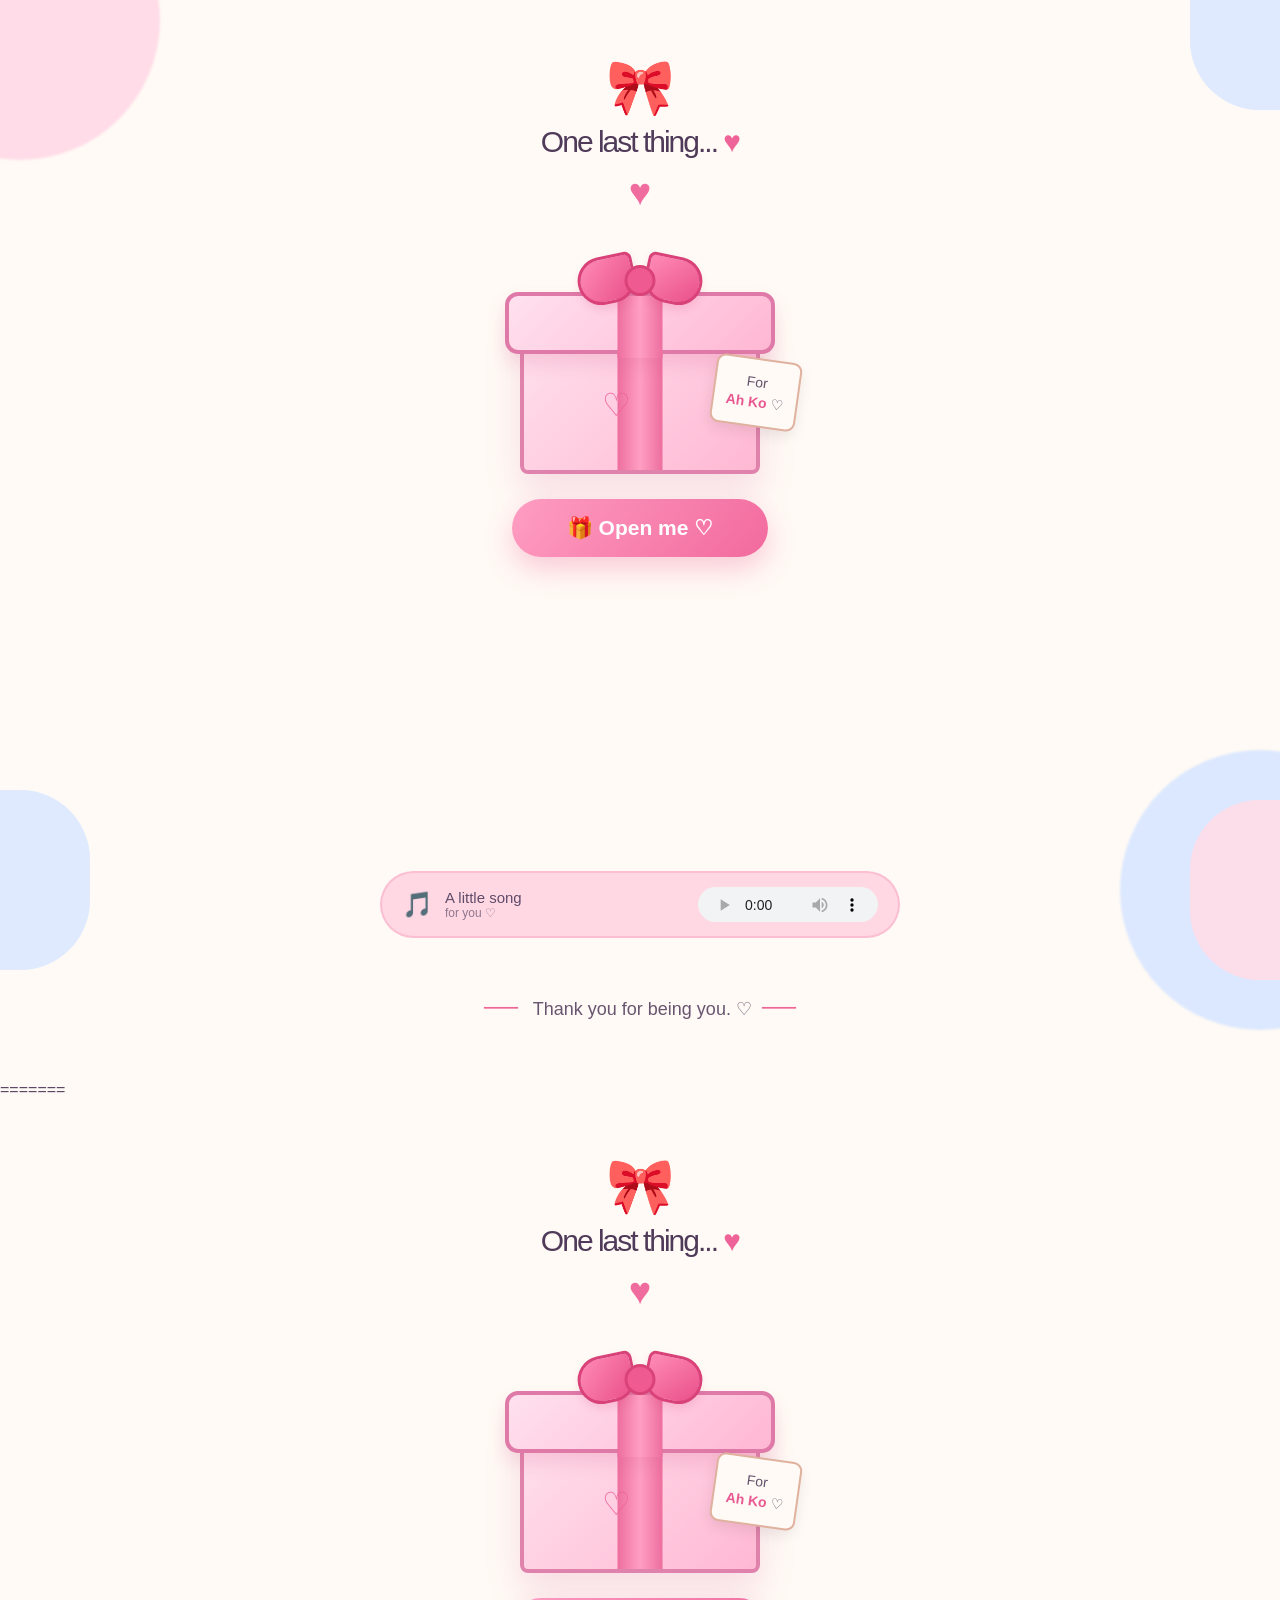
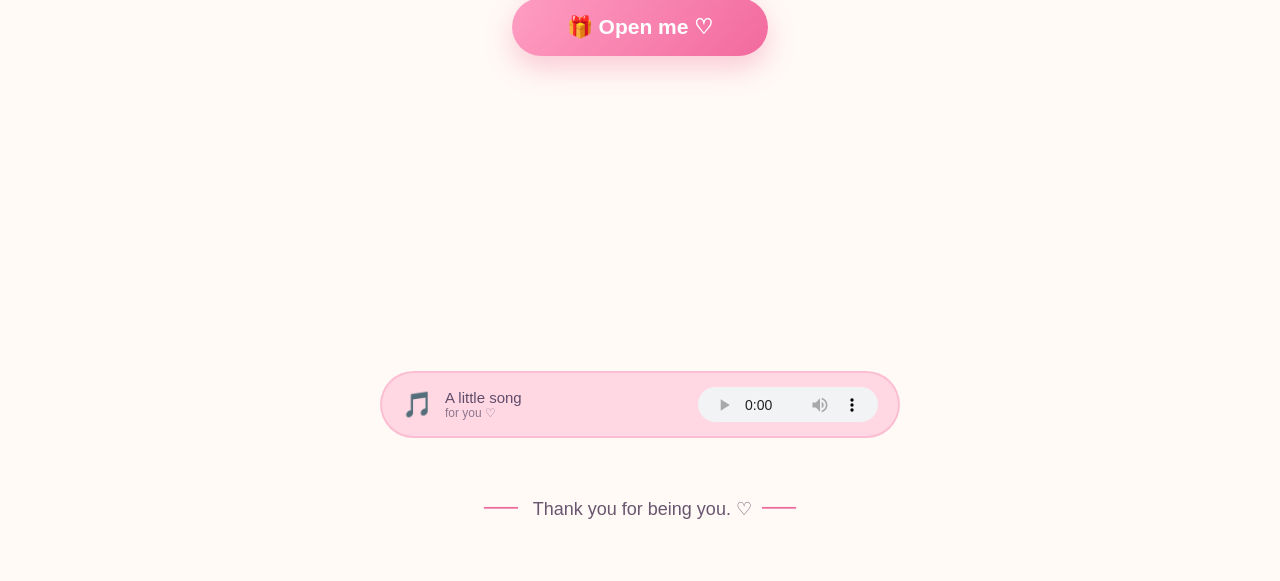
==== final.html @ 80727777 "First commit" ====
<!DOCTYPE html>
<html lang="en">
<head>
<meta charset="UTF-8">

<meta name="viewport"
      content="width=device-width,
               initial-scale=1.0,
               maximum-scale=1.0">

<title>Final Surprise 💗</title>

<style>

/* =====================================
   RESET
===================================== */

* {
    margin: 0;
    padding: 0;
    box-sizing: border-box;
}

html {
    scroll-behavior: smooth;
}

body {
    min-height: 100vh;
    overflow-x: hidden;

    font-family:
        "Trebuchet MS",
        "Arial Rounded MT Bold",
        Arial,
        sans-serif;

    background: #fffaf5;

    color: #5b4965;

    position: relative;
}


/* =====================================
   BACKGROUND
===================================== */

body::before,
body::after {
    content: "";
    position: fixed;

    width: 280px;
    height: 280px;

    border-radius: 50%;

    z-index: -2;

    filter: blur(1px);
}

body::before {
    top: -120px;
    left: -120px;

    background: #ffdce8;
}

body::after {
    bottom: -130px;
    right: -120px;

    background: #dce8ff;
}


/* =====================================
   DECORATIVE CORNERS
===================================== */

.corner {
    position: fixed;

    width: 180px;
    height: 180px;

    border-radius: 70px;

    opacity: 0.7;

    z-index: -1;
}

.corner.left-bottom {
    left: -90px;
    bottom: -70px;

    background: #dce8ff;
}

.corner.right-top {
    right: -90px;
    top: -70px;

    background: #dce8ff;
}

.corner.right-bottom {
    right: -90px;
    bottom: -80px;

    background: #ffdce8;
}


/* =====================================
   MAIN CONTAINER
===================================== */

.container {
    width: 100%;
    max-width: 900px;

    min-height: 100vh;

    margin: 0 auto;

    padding:
        55px 20px
        60px;

    text-align: center;

    position: relative;
}


/* =====================================
   TOP BOW
===================================== */

.top-bow {
    font-size: 55px;

    margin-bottom: 5px;

    animation:
        gentleFloat 3s ease-in-out infinite;
}


/* =====================================
   TITLE
===================================== */

.title {
    font-size: clamp(30px, 7vw, 10px);

    font-weight: 500;

    color: #4f3b59;

    margin-bottom: 12px;

    letter-spacing: -2px;
}

.title-heart {
    color: #ef6498;

    display: inline-block;

    animation:
        heartbeat 1.5s infinite;
}


/* =====================================
   SMALL HEART
===================================== */

.title-heart-small {
    font-size: 38px;

    color: #f06b9e;

    margin-bottom: 20px;
}


/* =====================================
   SUBTITLE
===================================== */




/* =====================================
   GIFT AREA
===================================== */

.gift-area {
    display: flex;

    flex-direction: column;

    align-items: center;

    justify-content: center;

    margin-top: 40px;
}


/* =====================================
   GIFT BOX
===================================== */

.gift-box {
    position: relative;

    width: 300px;
    height: 220px;

    margin-bottom: 25px;

    animation:
        giftFloat 3s ease-in-out infinite;

    transition: 0.5s ease;
}


/* =====================================
   GIFT BODY
===================================== */

.gift-body {
    position: absolute;

    left: 30px;
    bottom: 0;

    width: 240px;
    height: 170px;

    background:
        linear-gradient(
            135deg,
            #ffe3ee,
            #ffb8d3
        );

    border: 4px solid #df83ac;

    border-radius: 8px;

    box-shadow:
        0 18px 35px
        rgba(222, 111, 158, 0.20);

    overflow: visible;
}


/* =====================================
   BOX RIBBON
===================================== */

.vertical-ribbon {
    position: absolute;

    left: 50%;

    transform:
        translateX(-50%);width: 45px;
    height: 100%;

    background:
        linear-gradient(
            to right,
            #ed6e9f,
            #ff9fc2,
            #ed6e9f
        );
}


/* =====================================
   SMALL HEART ON BOX
===================================== */

.gift-heart {
    position: absolute;

    left: 78px;
    top: 78px;

    font-size: 32px;

    color: #ef6598;

    z-index: 4;

    animation:
        heartbeat 1.8s infinite;
}


/* =====================================
   GIFT LID
===================================== */

.gift-lid {
    position: absolute;

    left: 15px;
    top: 38px;

    width: 270px;
    height: 62px;

    background:
        linear-gradient(
            135deg,
            #ffe1ee,
            #ffb7d3
        );

    border: 4px solid #df79a8;

    border-radius: 13px;

    z-index: 10;

    box-shadow:
        0 10px 18px
        rgba(210, 90, 140, 0.18);

    transition:
        transform 0.9s cubic-bezier(.2,.8,.2,1);
}


/* =====================================
   RIBBON ON LID
===================================== */

.lid-ribbon {
    position: absolute;

    left: 50%;
    top: 0;

    transform:
        translateX(-50%);

    width: 45px;
    height: 62px;

    background:
        linear-gradient(
            to right,
            #ed6e9f,
            #ff9fc2,
            #ed6e9f
        );
}


/* =====================================
   BOW
===================================== */

.bow {
    position: absolute;

    top: -48px;
    left: 50%;

    transform:
        translateX(-50%);

    width: 125px;
    height: 75px;

    z-index: 20;
}


/* Bow pieces */

.bow-left,
.bow-right {
    position: absolute;

    top: 8px;

    width: 58px;
    height: 48px;

    background:
        linear-gradient(
            135deg,
            #ff8bb5,
            #e94f89
        );

    border: 3px solid #d94279;

    box-shadow:
        0 5px 8px
        rgba(210, 60, 110, 0.15);
}


.bow-left {
    left: 0;

    border-radius:
        40px 12px 40px 40px;

    transform:
        rotate(-12deg);
}


.bow-right {
    right: 0;

    border-radius:
        12px 40px 40px 40px;

    transform:
        rotate(12deg);
}


/* Bow center */

.bow-center {
    position: absolute;

    left: 47px;
    top: 17px;

    width: 31px;
    height: 31px;

    background: #ef5b91;

    border:
        3px solid
        #d94378;

    border-radius: 50%;

    z-index: 5;
}


/* =====================================
   GIFT TAG
===================================== */

.gift-tag {
    position: absolute;

    right: -43px;
    top: 50px;

    width: 86px;

    padding: 12px 8px;

    background: #fffaf5;

    border:
        2px solid
        #dfb19e;

    border-radius: 9px;

    color: #63516c;

    font-size: 14px;

    line-height: 1.45;

    text-align: center;

    transform:
        rotate(8deg);

    box-shadow:
        0 6px 14px
        rgba(0,0,0,0.08);

    z-index: 15;
}

.gift-tag b {
    color: #e85891;
}


/* =====================================
   OPEN BUTTON
===================================== */

.open-gift {
    border: none;

    outline: none;

    padding:
        17px 55px;

    border-radius: 60px;

    background:
        linear-gradient(
            135deg,
            #ff9fc3,
            #f2699d
        );

    color: white;

    font-size: 21px;

    font-weight: bold;

    font-family: inherit;

    cursor: pointer;

    box-shadow:
        0 12px 28px
        rgba(239, 92, 145, 0.30);

    transition:
        transform 0.3s ease,
        box-shadow 0.3s ease;
}


.open-gift:hover {
    transform:
        translateY(-4px)
        scale(1.03);

    box-shadow:
        0 17px 35px
        rgba(239, 92, 145, 0.38);
}


.open-gift:active {
    transform:
        scale(0.96);
}


/* =====================================
   GIFT OPEN ANIMATION
===================================== */

.gift-box.open .gift-lid {

    transform:
        translateY(-85px)
        rotate(-5deg);
}


.gift-box.open {
    animation: none;
}/* =====================================
   FINAL MESSAGE
===================================== */

.final-message {

    max-width: 650px;

    margin:
        60px auto
        0;

    opacity: 0;

    transform:
        translateY(35px)
        scale(0.92);

    pointer-events: none;

    transition:
        opacity 1.2s ease,
        transform 1.2s ease;
}


.final-message.show {

    opacity: 1;

    transform:
        translateY(0)
        scale(1);

    pointer-events: auto;
}


/* Heart above message */

.message-heart {

    font-size: 32px;

    margin-bottom: 12px;

    animation:
        heartbeat 1.3s infinite;
}


/* Message heading */

.final-message h2 {

    font-size:
        clamp(25px, 6vw, 15px);

    line-height: 1.45;

    color: #55405f;

    margin-bottom: 22px;
}


.final-message h2 span {

    color: #ed6397;
}


/* Message text */

.final-message p {

    font-size:
        clamp(18px, 4vw, 14px);

    line-height: 1.8;

    color: #76667d;
}


/* =====================================
   MUSIC BOX
===================================== */

.music-box {

    width: min(90%, 520px);

    margin:
        45px auto 0;

    padding:
        14px 20px;

    border-radius: 50px;

    background:
        rgba(255, 205, 222, 0.75);

    border:
        2px solid
        rgba(239, 114, 159, 0.25);

    display: flex;

    align-items: center;

    justify-content: center;

    gap: 12px;

    color: #604c69;
}


.music-icon {
    font-size: 25px;
}


.music-text {
    font-size: 15px;

    text-align: left;

    flex: 1;
}


.music-text small {
    display: block;

    font-size: 12px;

    opacity: 0.7;
}


.music-box audio {

    width: 180px;

    height: 35px;
}


/* =====================================
   BOTTOM TEXT
===================================== */

.thank-you {

    margin-top: 55px;

    font-size: 18px;

    color: #69556f;
}


.bottom-heart {

    display: inline-block;

    margin: 0 10px;

    color: #ee6699;

    font-size: 24px;
}


/* =====================================
   FLOATING DECORATIONS
===================================== */

.floating {

    position: fixed;

    pointer-events: none;

    z-index: 0;

    animation:
        floatingUp 5s linear forwards;
}


@keyframes floatingUp {

    0% {

        transform:
            translateY(0)
            rotate(0deg);

        opacity: 1;
    }

    100% {

        transform:
            translateY(-110vh)
            rotate(360deg);

        opacity: 0;
    }
}


/* =====================================
   CONFETTI
===================================== */

.confetti {

    position: fixed;

    top: -30px;

    width: 10px;
    height: 17px;

    z-index: 9999;

    pointer-events: none;

    animation:
        confettiFall
        3.5s
        linear
        forwards;
}


@keyframes confettiFall {

    0% {

        transform:
            translateY(0)
            rotate(0deg);

        opacity: 1;
    }

    100% {

        transform:
            translateY(110vh)
            rotate(720deg);

        opacity: 0;
    }
}


/* =====================================
   ANIMATIONS
===================================== */

@keyframes heartbeat {

    0%,
    100% {
        transform: scale(1);
    }

    50% {
        transform: scale(1.18);
    }
}


@keyframes gentleFloat {

    0%,
    100% {
        transform:
            translateY(0);
    }

    50% {
        transform:
            translateY(-8px);
    }
}


@keyframes giftFloat {

    0%,
    100% {
        transform:
            translateY(0);
    }

    50% {
        transform:
            translateY(-7px);
    }
}


/* =====================================
   MOBILE
===================================== */

@media (max-width: 600px) {

    .container {

        padding:
            45px 15px
            50px;
    }


    .title {

        letter-spacing: -1px;
    }


    .subtitle {

        margin-bottom: 35px;
    }


    .gift-box {

        transform:
            scale(0.86);

        margin-top: -10px;

        margin-bottom: 15px;
    }.gift-box.open {

        transform:
            scale(0.86);
    }


    .gift-tag {

        right: -30px;
    }


    .open-gift {

        padding:
            15px 38px;

        font-size: 18px;
    }


    .music-box {

        flex-wrap: wrap;

        border-radius: 25px;
    }


    .music-text {

        flex: none;

        width: 150px;
    }


    .music-box audio {

        width: 100%;
    }

}


/* =====================================
   SMALL PHONE
===================================== */

@media (max-width: 380px) {

    .gift-box {

        transform:
            scale(0.76);
    }


    .gift-box.open {

        transform:
            scale(0.76);
    }


    .open-gift {

        padding:
            14px 30px;

        font-size: 17px;
    }
}

</style>
</head>


<body>


<!-- Decorative corners -->

<div class="corner left-bottom"></div>
<div class="corner right-top"></div>
<div class="corner right-bottom"></div>


<main class="container">


    <!-- =========================
         HEADER
    ========================== -->

    <div class="top-bow">
        🎀
    </div>


    <h1 class="title">
        One last thing...
        <span class="title-heart">♥</span>
    </h1>


    <div class="title-heart-small">
        ♥
    </div>


    

    <!-- =========================
         GIFT
    ========================== -->

    <div class="gift-area">


        <div class="gift-box" id="giftBox">


            <!-- Gift Lid -->

            <div class="gift-lid">


                <!-- Lid ribbon -->

                <div class="lid-ribbon"></div>


                <!-- Bow -->

                <div class="bow">

                    <span class="bow-left"></span>

                    <span class="bow-center"></span>

                    <span class="bow-right"></span>

                </div>


            </div>


            <!-- Gift Body -->

            <div class="gift-body">


                <!-- Ribbon -->

                <div class="vertical-ribbon"></div>


                <!-- Small heart -->

                <div class="gift-heart">
                    ♡
                </div>


                <!-- Gift Tag -->

                <div class="gift-tag">

                    For<br>

                    <b>Ah Ko</b> ♡

                </div>


            </div>


        </div>


        <!-- Open Button -->

        <button
            class="open-gift"
            id="openButton"
            onclick="openGift()">

            🎁 Open me ♡

        </button>


    </div>



    <!-- =========================
         FINAL MESSAGE
    ========================== -->

    <section
        class="final-message"
        id="finalMessage">


        <div class="message-heart">
            💗
        </div>


        <h2>

            Happy Birthday once again,

            <br>

            <span>
                Ah Ko! ♡
            </span>

        </h2>


        <p>

            I hope this little website

            <br>

            made you smile today. ♡

        </p>


    </section>



    <!-- =========================
         MUSIC
    ========================== -->

    <div class="music-box">

        <div class="music-icon">
            🎵
        </div>
        


        <div class="music-text">

            A little song
            <small>
                for you ♡
            </small>

        </div>


        <!--
        Put your music file in the same folder
        and change "birthday-song.mp3"
        to your file name.
        -->

        <audio controls>

            <source
                src="music/Glue Song (Lyrics).mp3"
                type="audio/mpeg">

        </audio>

    </div>



    <!-- =========================
         THANK YOU
    ========================== -->

    <div class="thank-you">

        <span class="bottom-heart">
            ──
        </span>

        Thank you for being you. ♡<span class="bottom-heart">
            ──
        </span>

    </div>


</main>



<!-- Confetti container -->

<div id="confetti"></div>



<script>

/* =====================================
   OPEN GIFT
===================================== */

let alreadyOpened = false;


function openGift() {

    const gift =
        document.getElementById("giftBox");

    const message =
        document.getElementById("finalMessage");

    const button =
        document.getElementById("openButton");

    const music =
        document.getElementById("birthdayMusic");


    /* Prevent clicking repeatedly */

    if (alreadyOpened) {
        return;
    }

    alreadyOpened = true;


    /* Open gift */

    gift.classList.add("open");


    /* Change button */

    button.innerHTML =
        "💗 Surprise opened!";


    /* Disable button */

    button.style.cursor =
        "default";


    button.style.opacity =
        "0.9";


    /* Confetti */

    createConfetti();


    /* Floating hearts & stars */

    createFloatingDecorations();


    /* Show final message */

    setTimeout(function() {

        message.classList.add("show");

    }, 700);


    /*
       Try to play music.

       Browser may block automatic audio,
       so user can press play manually.
    */

    setTimeout(function() {

        music.play().catch(function() {

            console.log(
                "Autoplay was blocked by browser."
            );

        });

    }, 1000);

}



/* =====================================
   CONFETTI
===================================== */

function createConfetti() {

    const container =
        document.getElementById("confetti");


    const symbols = [

        "💗",
        "✨",
        "⭐",
        "🎀",
        "♡",
        "💖",
        "🌸"

    ];


    for (
        let i = 0;
        i < 55;
        i++
    ) {


        const piece =
            document.createElement("div");


        piece.className =
            "confetti";


        piece.innerHTML =
            symbols[
                Math.floor(
                    Math.random()
                    *
                    symbols.length
                )
            ];


        piece.style.left =
            Math.random() * 100 + "vw";


        piece.style.fontSize =
            (
                12
                +
                Math.random() * 20
            )
            +
            "px";


        piece.style.animationDuration =
            (
                2.5
                +
                Math.random() * 2
            )
            +
            "s";


        piece.style.animationDelay =
            (
                Math.random() * 0.8
            )
            +
            "s";


        container.appendChild(piece);


        setTimeout(function() {

            piece.remove();

        }, 5000);

    }

}



/* =====================================
   FLOATING HEARTS / STARS
===================================== */

function createFloatingDecorations() {


    const symbols = [

        "💗",
        "💖",
        "♡",
        "✨",
        "⭐",
        "🌸"

    ];


    for (
        let i = 0;
        i < 25;
        i++
    ) {


        setTimeout(function() {


            const item =
                document.createElement("div");


            item.className =
                "floating";


            item.innerHTML =
                symbols[
                    Math.floor(
                        Math.random()
                        *
                        symbols.length
                    )
                ];


            item.style.left =
                Math.random() * 100
                +
                "vw";


            item.style.bottom =
                "-30px";


            item.style.fontSize =
                (
                    16
                    +
                    Math.random() * 24
                )
                +
                "px";item.style.animationDuration =
                (
                    3
                    +
                    Math.random() * 3
                )
                +
                "s";


            document.body.appendChild(item);


            setTimeout(function() {

                item.remove();

            }, 6500);


        }, i * 100);

    }

}

</script>


</body>
=======
<!DOCTYPE html>
<html lang="en">
<head>
<meta charset="UTF-8">

<meta name="viewport"
      content="width=device-width,
               initial-scale=1.0,
               maximum-scale=1.0">

<title>Final Surprise 💗</title>

<style>

/* =====================================
   RESET
===================================== */

* {
    margin: 0;
    padding: 0;
    box-sizing: border-box;
}

html {
    scroll-behavior: smooth;
}

body {
    min-height: 100vh;
    overflow-x: hidden;

    font-family:
        "Trebuchet MS",
        "Arial Rounded MT Bold",
        Arial,
        sans-serif;

    background: #fffaf5;

    color: #5b4965;

    position: relative;
}


/* =====================================
   BACKGROUND
===================================== */

body::before,
body::after {
    content: "";
    position: fixed;

    width: 280px;
    height: 280px;

    border-radius: 50%;

    z-index: -2;

    filter: blur(1px);
}

body::before {
    top: -120px;
    left: -120px;

    background: #ffdce8;
}

body::after {
    bottom: -130px;
    right: -120px;

    background: #dce8ff;
}


/* =====================================
   DECORATIVE CORNERS
===================================== */

.corner {
    position: fixed;

    width: 180px;
    height: 180px;

    border-radius: 70px;

    opacity: 0.7;

    z-index: -1;
}

.corner.left-bottom {
    left: -90px;
    bottom: -70px;

    background: #dce8ff;
}

.corner.right-top {
    right: -90px;
    top: -70px;

    background: #dce8ff;
}

.corner.right-bottom {
    right: -90px;
    bottom: -80px;

    background: #ffdce8;
}


/* =====================================
   MAIN CONTAINER
===================================== */

.container {
    width: 100%;
    max-width: 900px;

    min-height: 100vh;

    margin: 0 auto;

    padding:
        55px 20px
        60px;

    text-align: center;

    position: relative;
}


/* =====================================
   TOP BOW
===================================== */

.top-bow {
    font-size: 55px;

    margin-bottom: 5px;

    animation:
        gentleFloat 3s ease-in-out infinite;
}


/* =====================================
   TITLE
===================================== */

.title {
    font-size: clamp(30px, 7vw, 10px);

    font-weight: 500;

    color: #4f3b59;

    margin-bottom: 12px;

    letter-spacing: -2px;
}

.title-heart {
    color: #ef6498;

    display: inline-block;

    animation:
        heartbeat 1.5s infinite;
}


/* =====================================
   SMALL HEART
===================================== */

.title-heart-small {
    font-size: 38px;

    color: #f06b9e;

    margin-bottom: 20px;
}


/* =====================================
   SUBTITLE
===================================== */




/* =====================================
   GIFT AREA
===================================== */

.gift-area {
    display: flex;

    flex-direction: column;

    align-items: center;

    justify-content: center;

    margin-top: 40px;
}


/* =====================================
   GIFT BOX
===================================== */

.gift-box {
    position: relative;

    width: 300px;
    height: 220px;

    margin-bottom: 25px;

    animation:
        giftFloat 3s ease-in-out infinite;

    transition: 0.5s ease;
}


/* =====================================
   GIFT BODY
===================================== */

.gift-body {
    position: absolute;

    left: 30px;
    bottom: 0;

    width: 240px;
    height: 170px;

    background:
        linear-gradient(
            135deg,
            #ffe3ee,
            #ffb8d3
        );

    border: 4px solid #df83ac;

    border-radius: 8px;

    box-shadow:
        0 18px 35px
        rgba(222, 111, 158, 0.20);

    overflow: visible;
}


/* =====================================
   BOX RIBBON
===================================== */

.vertical-ribbon {
    position: absolute;

    left: 50%;

    transform:
        translateX(-50%);width: 45px;
    height: 100%;

    background:
        linear-gradient(
            to right,
            #ed6e9f,
            #ff9fc2,
            #ed6e9f
        );
}


/* =====================================
   SMALL HEART ON BOX
===================================== */

.gift-heart {
    position: absolute;

    left: 78px;
    top: 78px;

    font-size: 32px;

    color: #ef6598;

    z-index: 4;

    animation:
        heartbeat 1.8s infinite;
}


/* =====================================
   GIFT LID
===================================== */

.gift-lid {
    position: absolute;

    left: 15px;
    top: 38px;

    width: 270px;
    height: 62px;

    background:
        linear-gradient(
            135deg,
            #ffe1ee,
            #ffb7d3
        );

    border: 4px solid #df79a8;

    border-radius: 13px;

    z-index: 10;

    box-shadow:
        0 10px 18px
        rgba(210, 90, 140, 0.18);

    transition:
        transform 0.9s cubic-bezier(.2,.8,.2,1);
}


/* =====================================
   RIBBON ON LID
===================================== */

.lid-ribbon {
    position: absolute;

    left: 50%;
    top: 0;

    transform:
        translateX(-50%);

    width: 45px;
    height: 62px;

    background:
        linear-gradient(
            to right,
            #ed6e9f,
            #ff9fc2,
            #ed6e9f
        );
}


/* =====================================
   BOW
===================================== */

.bow {
    position: absolute;

    top: -48px;
    left: 50%;

    transform:
        translateX(-50%);

    width: 125px;
    height: 75px;

    z-index: 20;
}


/* Bow pieces */

.bow-left,
.bow-right {
    position: absolute;

    top: 8px;

    width: 58px;
    height: 48px;

    background:
        linear-gradient(
            135deg,
            #ff8bb5,
            #e94f89
        );

    border: 3px solid #d94279;

    box-shadow:
        0 5px 8px
        rgba(210, 60, 110, 0.15);
}


.bow-left {
    left: 0;

    border-radius:
        40px 12px 40px 40px;

    transform:
        rotate(-12deg);
}


.bow-right {
    right: 0;

    border-radius:
        12px 40px 40px 40px;

    transform:
        rotate(12deg);
}


/* Bow center */

.bow-center {
    position: absolute;

    left: 47px;
    top: 17px;

    width: 31px;
    height: 31px;

    background: #ef5b91;

    border:
        3px solid
        #d94378;

    border-radius: 50%;

    z-index: 5;
}


/* =====================================
   GIFT TAG
===================================== */

.gift-tag {
    position: absolute;

    right: -43px;
    top: 50px;

    width: 86px;

    padding: 12px 8px;

    background: #fffaf5;

    border:
        2px solid
        #dfb19e;

    border-radius: 9px;

    color: #63516c;

    font-size: 14px;

    line-height: 1.45;

    text-align: center;

    transform:
        rotate(8deg);

    box-shadow:
        0 6px 14px
        rgba(0,0,0,0.08);

    z-index: 15;
}

.gift-tag b {
    color: #e85891;
}


/* =====================================
   OPEN BUTTON
===================================== */

.open-gift {
    border: none;

    outline: none;

    padding:
        17px 55px;

    border-radius: 60px;

    background:
        linear-gradient(
            135deg,
            #ff9fc3,
            #f2699d
        );

    color: white;

    font-size: 21px;

    font-weight: bold;

    font-family: inherit;

    cursor: pointer;

    box-shadow:
        0 12px 28px
        rgba(239, 92, 145, 0.30);

    transition:
        transform 0.3s ease,
        box-shadow 0.3s ease;
}


.open-gift:hover {
    transform:
        translateY(-4px)
        scale(1.03);

    box-shadow:
        0 17px 35px
        rgba(239, 92, 145, 0.38);
}


.open-gift:active {
    transform:
        scale(0.96);
}


/* =====================================
   GIFT OPEN ANIMATION
===================================== */

.gift-box.open .gift-lid {

    transform:
        translateY(-85px)
        rotate(-5deg);
}


.gift-box.open {
    animation: none;
}/* =====================================
   FINAL MESSAGE
===================================== */

.final-message {

    max-width: 650px;

    margin:
        60px auto
        0;

    opacity: 0;

    transform:
        translateY(35px)
        scale(0.92);

    pointer-events: none;

    transition:
        opacity 1.2s ease,
        transform 1.2s ease;
}


.final-message.show {

    opacity: 1;

    transform:
        translateY(0)
        scale(1);

    pointer-events: auto;
}


/* Heart above message */

.message-heart {

    font-size: 32px;

    margin-bottom: 12px;

    animation:
        heartbeat 1.3s infinite;
}


/* Message heading */

.final-message h2 {

    font-size:
        clamp(25px, 6vw, 15px);

    line-height: 1.45;

    color: #55405f;

    margin-bottom: 22px;
}


.final-message h2 span {

    color: #ed6397;
}


/* Message text */

.final-message p {

    font-size:
        clamp(18px, 4vw, 14px);

    line-height: 1.8;

    color: #76667d;
}


/* =====================================
   MUSIC BOX
===================================== */

.music-box {

    width: min(90%, 520px);

    margin:
        45px auto 0;

    padding:
        14px 20px;

    border-radius: 50px;

    background:
        rgba(255, 205, 222, 0.75);

    border:
        2px solid
        rgba(239, 114, 159, 0.25);

    display: flex;

    align-items: center;

    justify-content: center;

    gap: 12px;

    color: #604c69;
}


.music-icon {
    font-size: 25px;
}


.music-text {
    font-size: 15px;

    text-align: left;

    flex: 1;
}


.music-text small {
    display: block;

    font-size: 12px;

    opacity: 0.7;
}


.music-box audio {

    width: 180px;

    height: 35px;
}


/* =====================================
   BOTTOM TEXT
===================================== */

.thank-you {

    margin-top: 55px;

    font-size: 18px;

    color: #69556f;
}


.bottom-heart {

    display: inline-block;

    margin: 0 10px;

    color: #ee6699;

    font-size: 24px;
}


/* =====================================
   FLOATING DECORATIONS
===================================== */

.floating {

    position: fixed;

    pointer-events: none;

    z-index: 0;

    animation:
        floatingUp 5s linear forwards;
}


@keyframes floatingUp {

    0% {

        transform:
            translateY(0)
            rotate(0deg);

        opacity: 1;
    }

    100% {

        transform:
            translateY(-110vh)
            rotate(360deg);

        opacity: 0;
    }
}


/* =====================================
   CONFETTI
===================================== */

.confetti {

    position: fixed;

    top: -30px;

    width: 10px;
    height: 17px;

    z-index: 9999;

    pointer-events: none;

    animation:
        confettiFall
        3.5s
        linear
        forwards;
}


@keyframes confettiFall {

    0% {

        transform:
            translateY(0)
            rotate(0deg);

        opacity: 1;
    }

    100% {

        transform:
            translateY(110vh)
            rotate(720deg);

        opacity: 0;
    }
}


/* =====================================
   ANIMATIONS
===================================== */

@keyframes heartbeat {

    0%,
    100% {
        transform: scale(1);
    }

    50% {
        transform: scale(1.18);
    }
}


@keyframes gentleFloat {

    0%,
    100% {
        transform:
            translateY(0);
    }

    50% {
        transform:
            translateY(-8px);
    }
}


@keyframes giftFloat {

    0%,
    100% {
        transform:
            translateY(0);
    }

    50% {
        transform:
            translateY(-7px);
    }
}


/* =====================================
   MOBILE
===================================== */

@media (max-width: 600px) {

    .container {

        padding:
            45px 15px
            50px;
    }


    .title {

        letter-spacing: -1px;
    }


    .subtitle {

        margin-bottom: 35px;
    }


    .gift-box {

        transform:
            scale(0.86);

        margin-top: -10px;

        margin-bottom: 15px;
    }.gift-box.open {

        transform:
            scale(0.86);
    }


    .gift-tag {

        right: -30px;
    }


    .open-gift {

        padding:
            15px 38px;

        font-size: 18px;
    }


    .music-box {

        flex-wrap: wrap;

        border-radius: 25px;
    }


    .music-text {

        flex: none;

        width: 150px;
    }


    .music-box audio {

        width: 100%;
    }

}


/* =====================================
   SMALL PHONE
===================================== */

@media (max-width: 380px) {

    .gift-box {

        transform:
            scale(0.76);
    }


    .gift-box.open {

        transform:
            scale(0.76);
    }


    .open-gift {

        padding:
            14px 30px;

        font-size: 17px;
    }
}

</style>
</head>


<body>


<!-- Decorative corners -->

<div class="corner left-bottom"></div>
<div class="corner right-top"></div>
<div class="corner right-bottom"></div>


<main class="container">


    <!-- =========================
         HEADER
    ========================== -->

    <div class="top-bow">
        🎀
    </div>


    <h1 class="title">
        One last thing...
        <span class="title-heart">♥</span>
    </h1>


    <div class="title-heart-small">
        ♥
    </div>


    

    <!-- =========================
         GIFT
    ========================== -->

    <div class="gift-area">


        <div class="gift-box" id="giftBox">


            <!-- Gift Lid -->

            <div class="gift-lid">


                <!-- Lid ribbon -->

                <div class="lid-ribbon"></div>


                <!-- Bow -->

                <div class="bow">

                    <span class="bow-left"></span>

                    <span class="bow-center"></span>

                    <span class="bow-right"></span>

                </div>


            </div>


            <!-- Gift Body -->

            <div class="gift-body">


                <!-- Ribbon -->

                <div class="vertical-ribbon"></div>


                <!-- Small heart -->

                <div class="gift-heart">
                    ♡
                </div>


                <!-- Gift Tag -->

                <div class="gift-tag">

                    For<br>

                    <b>Ah Ko</b> ♡

                </div>


            </div>


        </div>


        <!-- Open Button -->

        <button
            class="open-gift"
            id="openButton"
            onclick="openGift()">

            🎁 Open me ♡

        </button>


    </div>



    <!-- =========================
         FINAL MESSAGE
    ========================== -->

    <section
        class="final-message"
        id="finalMessage">


        <div class="message-heart">
            💗
        </div>


        <h2>

            Happy Birthday once again,

            <br>

            <span>
                Ah Ko! ♡
            </span>

        </h2>


        <p>

            I hope this little website

            <br>

            made you smile today. ♡

        </p>


    </section>



    <!-- =========================
         MUSIC
    ========================== -->

    <div class="music-box">

        <div class="music-icon">
            🎵
        </div>
        


        <div class="music-text">

            A little song
            <small>
                for you ♡
            </small>

        </div>


        <!--
        Put your music file in the same folder
        and change "birthday-song.mp3"
        to your file name.
        -->

        <audio controls>

            <source
                src="music/Glue Song (Lyrics).mp3"
                type="audio/mpeg">

        </audio>

    </div>



    <!-- =========================
         THANK YOU
    ========================== -->

    <div class="thank-you">

        <span class="bottom-heart">
            ──
        </span>

        Thank you for being you. ♡<span class="bottom-heart">
            ──
        </span>

    </div>


</main>



<!-- Confetti container -->

<div id="confetti"></div>



<script>

/* =====================================
   OPEN GIFT
===================================== */

let alreadyOpened = false;


function openGift() {

    const gift =
        document.getElementById("giftBox");

    const message =
        document.getElementById("finalMessage");

    const button =
        document.getElementById("openButton");

    const music =
        document.getElementById("birthdayMusic");


    /* Prevent clicking repeatedly */

    if (alreadyOpened) {
        return;
    }

    alreadyOpened = true;


    /* Open gift */

    gift.classList.add("open");


    /* Change button */

    button.innerHTML =
        "💗 Surprise opened!";


    /* Disable button */

    button.style.cursor =
        "default";


    button.style.opacity =
        "0.9";


    /* Confetti */

    createConfetti();


    /* Floating hearts & stars */

    createFloatingDecorations();


    /* Show final message */

    setTimeout(function() {

        message.classList.add("show");

    }, 700);


    /*
       Try to play music.

       Browser may block automatic audio,
       so user can press play manually.
    */

    setTimeout(function() {

        music.play().catch(function() {

            console.log(
                "Autoplay was blocked by browser."
            );

        });

    }, 1000);

}



/* =====================================
   CONFETTI
===================================== */

function createConfetti() {

    const container =
        document.getElementById("confetti");


    const symbols = [

        "💗",
        "✨",
        "⭐",
        "🎀",
        "♡",
        "💖",
        "🌸"

    ];


    for (
        let i = 0;
        i < 55;
        i++
    ) {


        const piece =
            document.createElement("div");


        piece.className =
            "confetti";


        piece.innerHTML =
            symbols[
                Math.floor(
                    Math.random()
                    *
                    symbols.length
                )
            ];


        piece.style.left =
            Math.random() * 100 + "vw";


        piece.style.fontSize =
            (
                12
                +
                Math.random() * 20
            )
            +
            "px";


        piece.style.animationDuration =
            (
                2.5
                +
                Math.random() * 2
            )
            +
            "s";


        piece.style.animationDelay =
            (
                Math.random() * 0.8
            )
            +
            "s";


        container.appendChild(piece);


        setTimeout(function() {

            piece.remove();

        }, 5000);

    }

}



/* =====================================
   FLOATING HEARTS / STARS
===================================== */

function createFloatingDecorations() {


    const symbols = [

        "💗",
        "💖",
        "♡",
        "✨",
        "⭐",
        "🌸"

    ];


    for (
        let i = 0;
        i < 25;
        i++
    ) {


        setTimeout(function() {


            const item =
                document.createElement("div");


            item.className =
                "floating";


            item.innerHTML =
                symbols[
                    Math.floor(
                        Math.random()
                        *
                        symbols.length
                    )
                ];


            item.style.left =
                Math.random() * 100
                +
                "vw";


            item.style.bottom =
                "-30px";


            item.style.fontSize =
                (
                    16
                    +
                    Math.random() * 24
                )
                +
                "px";item.style.animationDuration =
                (
                    3
                    +
                    Math.random() * 3
                )
                +
                "s";


            document.body.appendChild(item);


            setTimeout(function() {

                item.remove();

            }, 6500);


        }, i * 100);

    }

}

</script>


</body>

</html>
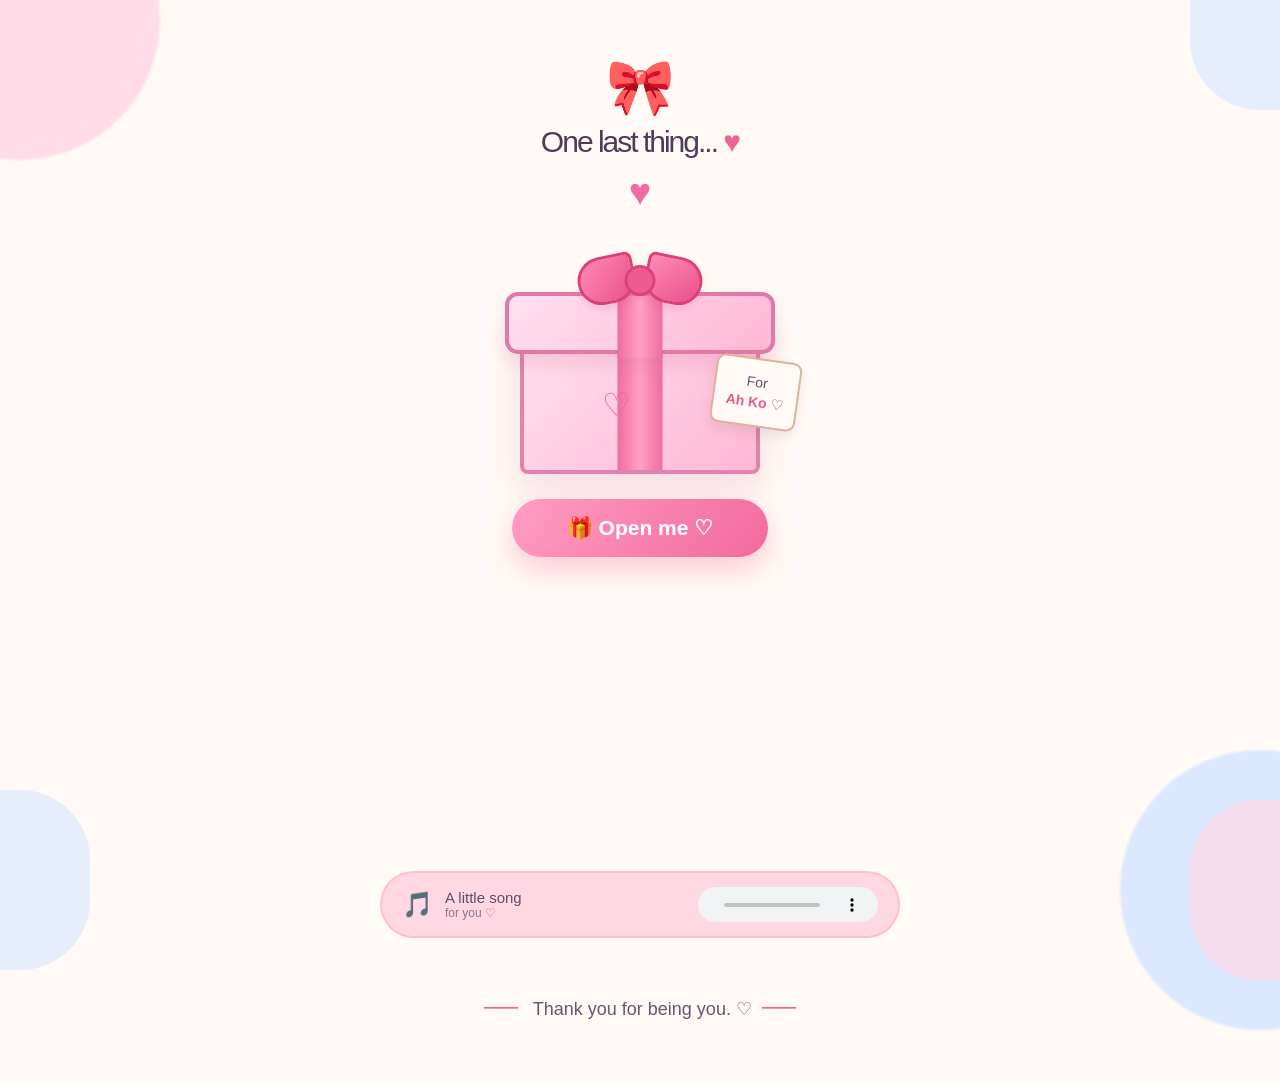
==== commit 54735f93: "fix some errors in website" ====
--- a/final.html
+++ b/final.html
@@ -1519,1526 +1519,5 @@
 
 
 </body>
-=======
-<!DOCTYPE html>
-<html lang="en">
-<head>
-<meta charset="UTF-8">
-
-<meta name="viewport"
-      content="width=device-width,
-               initial-scale=1.0,
-               maximum-scale=1.0">
-
-<title>Final Surprise 💗</title>
-
-<style>
-
-/* =====================================
-   RESET
-===================================== */
-
-* {
-    margin: 0;
-    padding: 0;
-    box-sizing: border-box;
-}
-
-html {
-    scroll-behavior: smooth;
-}
-
-body {
-    min-height: 100vh;
-    overflow-x: hidden;
-
-    font-family:
-        "Trebuchet MS",
-        "Arial Rounded MT Bold",
-        Arial,
-        sans-serif;
-
-    background: #fffaf5;
-
-    color: #5b4965;
-
-    position: relative;
-}
-
-
-/* =====================================
-   BACKGROUND
-===================================== */
-
-body::before,
-body::after {
-    content: "";
-    position: fixed;
-
-    width: 280px;
-    height: 280px;
-
-    border-radius: 50%;
-
-    z-index: -2;
-
-    filter: blur(1px);
-}
-
-body::before {
-    top: -120px;
-    left: -120px;
-
-    background: #ffdce8;
-}
-
-body::after {
-    bottom: -130px;
-    right: -120px;
-
-    background: #dce8ff;
-}
-
-
-/* =====================================
-   DECORATIVE CORNERS
-===================================== */
-
-.corner {
-    position: fixed;
-
-    width: 180px;
-    height: 180px;
-
-    border-radius: 70px;
-
-    opacity: 0.7;
-
-    z-index: -1;
-}
-
-.corner.left-bottom {
-    left: -90px;
-    bottom: -70px;
-
-    background: #dce8ff;
-}
-
-.corner.right-top {
-    right: -90px;
-    top: -70px;
-
-    background: #dce8ff;
-}
-
-.corner.right-bottom {
-    right: -90px;
-    bottom: -80px;
-
-    background: #ffdce8;
-}
-
-
-/* =====================================
-   MAIN CONTAINER
-===================================== */
-
-.container {
-    width: 100%;
-    max-width: 900px;
-
-    min-height: 100vh;
-
-    margin: 0 auto;
-
-    padding:
-        55px 20px
-        60px;
-
-    text-align: center;
-
-    position: relative;
-}
-
-
-/* =====================================
-   TOP BOW
-===================================== */
-
-.top-bow {
-    font-size: 55px;
-
-    margin-bottom: 5px;
-
-    animation:
-        gentleFloat 3s ease-in-out infinite;
-}
-
-
-/* =====================================
-   TITLE
-===================================== */
-
-.title {
-    font-size: clamp(30px, 7vw, 10px);
-
-    font-weight: 500;
-
-    color: #4f3b59;
-
-    margin-bottom: 12px;
-
-    letter-spacing: -2px;
-}
-
-.title-heart {
-    color: #ef6498;
-
-    display: inline-block;
-
-    animation:
-        heartbeat 1.5s infinite;
-}
-
-
-/* =====================================
-   SMALL HEART
-===================================== */
-
-.title-heart-small {
-    font-size: 38px;
-
-    color: #f06b9e;
-
-    margin-bottom: 20px;
-}
-
-
-/* =====================================
-   SUBTITLE
-===================================== */
-
-
-
-
-/* =====================================
-   GIFT AREA
-===================================== */
-
-.gift-area {
-    display: flex;
-
-    flex-direction: column;
-
-    align-items: center;
-
-    justify-content: center;
-
-    margin-top: 40px;
-}
-
-
-/* =====================================
-   GIFT BOX
-===================================== */
-
-.gift-box {
-    position: relative;
-
-    width: 300px;
-    height: 220px;
-
-    margin-bottom: 25px;
-
-    animation:
-        giftFloat 3s ease-in-out infinite;
-
-    transition: 0.5s ease;
-}
-
-
-/* =====================================
-   GIFT BODY
-===================================== */
-
-.gift-body {
-    position: absolute;
-
-    left: 30px;
-    bottom: 0;
-
-    width: 240px;
-    height: 170px;
-
-    background:
-        linear-gradient(
-            135deg,
-            #ffe3ee,
-            #ffb8d3
-        );
-
-    border: 4px solid #df83ac;
-
-    border-radius: 8px;
-
-    box-shadow:
-        0 18px 35px
-        rgba(222, 111, 158, 0.20);
-
-    overflow: visible;
-}
-
-
-/* =====================================
-   BOX RIBBON
-===================================== */
-
-.vertical-ribbon {
-    position: absolute;
-
-    left: 50%;
-
-    transform:
-        translateX(-50%);width: 45px;
-    height: 100%;
-
-    background:
-        linear-gradient(
-            to right,
-            #ed6e9f,
-            #ff9fc2,
-            #ed6e9f
-        );
-}
-
-
-/* =====================================
-   SMALL HEART ON BOX
-===================================== */
-
-.gift-heart {
-    position: absolute;
-
-    left: 78px;
-    top: 78px;
-
-    font-size: 32px;
-
-    color: #ef6598;
-
-    z-index: 4;
-
-    animation:
-        heartbeat 1.8s infinite;
-}
-
-
-/* =====================================
-   GIFT LID
-===================================== */
-
-.gift-lid {
-    position: absolute;
-
-    left: 15px;
-    top: 38px;
-
-    width: 270px;
-    height: 62px;
-
-    background:
-        linear-gradient(
-            135deg,
-            #ffe1ee,
-            #ffb7d3
-        );
-
-    border: 4px solid #df79a8;
-
-    border-radius: 13px;
-
-    z-index: 10;
-
-    box-shadow:
-        0 10px 18px
-        rgba(210, 90, 140, 0.18);
-
-    transition:
-        transform 0.9s cubic-bezier(.2,.8,.2,1);
-}
-
-
-/* =====================================
-   RIBBON ON LID
-===================================== */
-
-.lid-ribbon {
-    position: absolute;
-
-    left: 50%;
-    top: 0;
-
-    transform:
-        translateX(-50%);
-
-    width: 45px;
-    height: 62px;
-
-    background:
-        linear-gradient(
-            to right,
-            #ed6e9f,
-            #ff9fc2,
-            #ed6e9f
-        );
-}
-
-
-/* =====================================
-   BOW
-===================================== */
-
-.bow {
-    position: absolute;
-
-    top: -48px;
-    left: 50%;
-
-    transform:
-        translateX(-50%);
-
-    width: 125px;
-    height: 75px;
-
-    z-index: 20;
-}
-
-
-/* Bow pieces */
-
-.bow-left,
-.bow-right {
-    position: absolute;
-
-    top: 8px;
-
-    width: 58px;
-    height: 48px;
-
-    background:
-        linear-gradient(
-            135deg,
-            #ff8bb5,
-            #e94f89
-        );
-
-    border: 3px solid #d94279;
-
-    box-shadow:
-        0 5px 8px
-        rgba(210, 60, 110, 0.15);
-}
-
-
-.bow-left {
-    left: 0;
-
-    border-radius:
-        40px 12px 40px 40px;
-
-    transform:
-        rotate(-12deg);
-}
-
-
-.bow-right {
-    right: 0;
-
-    border-radius:
-        12px 40px 40px 40px;
-
-    transform:
-        rotate(12deg);
-}
-
-
-/* Bow center */
-
-.bow-center {
-    position: absolute;
-
-    left: 47px;
-    top: 17px;
-
-    width: 31px;
-    height: 31px;
-
-    background: #ef5b91;
-
-    border:
-        3px solid
-        #d94378;
-
-    border-radius: 50%;
-
-    z-index: 5;
-}
-
-
-/* =====================================
-   GIFT TAG
-===================================== */
-
-.gift-tag {
-    position: absolute;
-
-    right: -43px;
-    top: 50px;
-
-    width: 86px;
-
-    padding: 12px 8px;
-
-    background: #fffaf5;
-
-    border:
-        2px solid
-        #dfb19e;
-
-    border-radius: 9px;
-
-    color: #63516c;
-
-    font-size: 14px;
-
-    line-height: 1.45;
-
-    text-align: center;
-
-    transform:
-        rotate(8deg);
-
-    box-shadow:
-        0 6px 14px
-        rgba(0,0,0,0.08);
-
-    z-index: 15;
-}
-
-.gift-tag b {
-    color: #e85891;
-}
-
-
-/* =====================================
-   OPEN BUTTON
-===================================== */
-
-.open-gift {
-    border: none;
-
-    outline: none;
-
-    padding:
-        17px 55px;
-
-    border-radius: 60px;
-
-    background:
-        linear-gradient(
-            135deg,
-            #ff9fc3,
-            #f2699d
-        );
-
-    color: white;
-
-    font-size: 21px;
-
-    font-weight: bold;
-
-    font-family: inherit;
-
-    cursor: pointer;
-
-    box-shadow:
-        0 12px 28px
-        rgba(239, 92, 145, 0.30);
-
-    transition:
-        transform 0.3s ease,
-        box-shadow 0.3s ease;
-}
-
-
-.open-gift:hover {
-    transform:
-        translateY(-4px)
-        scale(1.03);
-
-    box-shadow:
-        0 17px 35px
-        rgba(239, 92, 145, 0.38);
-}
-
-
-.open-gift:active {
-    transform:
-        scale(0.96);
-}
-
-
-/* =====================================
-   GIFT OPEN ANIMATION
-===================================== */
-
-.gift-box.open .gift-lid {
-
-    transform:
-        translateY(-85px)
-        rotate(-5deg);
-}
-
-
-.gift-box.open {
-    animation: none;
-}/* =====================================
-   FINAL MESSAGE
-===================================== */
-
-.final-message {
-
-    max-width: 650px;
-
-    margin:
-        60px auto
-        0;
-
-    opacity: 0;
-
-    transform:
-        translateY(35px)
-        scale(0.92);
-
-    pointer-events: none;
-
-    transition:
-        opacity 1.2s ease,
-        transform 1.2s ease;
-}
-
-
-.final-message.show {
-
-    opacity: 1;
-
-    transform:
-        translateY(0)
-        scale(1);
-
-    pointer-events: auto;
-}
-
-
-/* Heart above message */
-
-.message-heart {
-
-    font-size: 32px;
-
-    margin-bottom: 12px;
-
-    animation:
-        heartbeat 1.3s infinite;
-}
-
-
-/* Message heading */
-
-.final-message h2 {
-
-    font-size:
-        clamp(25px, 6vw, 15px);
-
-    line-height: 1.45;
-
-    color: #55405f;
-
-    margin-bottom: 22px;
-}
-
-
-.final-message h2 span {
-
-    color: #ed6397;
-}
-
-
-/* Message text */
-
-.final-message p {
-
-    font-size:
-        clamp(18px, 4vw, 14px);
-
-    line-height: 1.8;
-
-    color: #76667d;
-}
-
-
-/* =====================================
-   MUSIC BOX
-===================================== */
-
-.music-box {
-
-    width: min(90%, 520px);
-
-    margin:
-        45px auto 0;
-
-    padding:
-        14px 20px;
-
-    border-radius: 50px;
-
-    background:
-        rgba(255, 205, 222, 0.75);
-
-    border:
-        2px solid
-        rgba(239, 114, 159, 0.25);
-
-    display: flex;
-
-    align-items: center;
-
-    justify-content: center;
-
-    gap: 12px;
-
-    color: #604c69;
-}
-
-
-.music-icon {
-    font-size: 25px;
-}
-
-
-.music-text {
-    font-size: 15px;
-
-    text-align: left;
-
-    flex: 1;
-}
-
-
-.music-text small {
-    display: block;
-
-    font-size: 12px;
-
-    opacity: 0.7;
-}
-
-
-.music-box audio {
-
-    width: 180px;
-
-    height: 35px;
-}
-
-
-/* =====================================
-   BOTTOM TEXT
-===================================== */
-
-.thank-you {
-
-    margin-top: 55px;
-
-    font-size: 18px;
-
-    color: #69556f;
-}
-
-
-.bottom-heart {
-
-    display: inline-block;
-
-    margin: 0 10px;
-
-    color: #ee6699;
-
-    font-size: 24px;
-}
-
-
-/* =====================================
-   FLOATING DECORATIONS
-===================================== */
-
-.floating {
-
-    position: fixed;
-
-    pointer-events: none;
-
-    z-index: 0;
-
-    animation:
-        floatingUp 5s linear forwards;
-}
-
-
-@keyframes floatingUp {
-
-    0% {
-
-        transform:
-            translateY(0)
-            rotate(0deg);
-
-        opacity: 1;
-    }
-
-    100% {
-
-        transform:
-            translateY(-110vh)
-            rotate(360deg);
-
-        opacity: 0;
-    }
-}
-
-
-/* =====================================
-   CONFETTI
-===================================== */
-
-.confetti {
-
-    position: fixed;
-
-    top: -30px;
-
-    width: 10px;
-    height: 17px;
-
-    z-index: 9999;
-
-    pointer-events: none;
-
-    animation:
-        confettiFall
-        3.5s
-        linear
-        forwards;
-}
-
-
-@keyframes confettiFall {
-
-    0% {
-
-        transform:
-            translateY(0)
-            rotate(0deg);
-
-        opacity: 1;
-    }
-
-    100% {
-
-        transform:
-            translateY(110vh)
-            rotate(720deg);
-
-        opacity: 0;
-    }
-}
-
-
-/* =====================================
-   ANIMATIONS
-===================================== */
-
-@keyframes heartbeat {
-
-    0%,
-    100% {
-        transform: scale(1);
-    }
-
-    50% {
-        transform: scale(1.18);
-    }
-}
-
-
-@keyframes gentleFloat {
-
-    0%,
-    100% {
-        transform:
-            translateY(0);
-    }
-
-    50% {
-        transform:
-            translateY(-8px);
-    }
-}
-
-
-@keyframes giftFloat {
-
-    0%,
-    100% {
-        transform:
-            translateY(0);
-    }
-
-    50% {
-        transform:
-            translateY(-7px);
-    }
-}
-
-
-/* =====================================
-   MOBILE
-===================================== */
-
-@media (max-width: 600px) {
-
-    .container {
-
-        padding:
-            45px 15px
-            50px;
-    }
-
-
-    .title {
-
-        letter-spacing: -1px;
-    }
-
-
-    .subtitle {
-
-        margin-bottom: 35px;
-    }
-
-
-    .gift-box {
-
-        transform:
-            scale(0.86);
-
-        margin-top: -10px;
-
-        margin-bottom: 15px;
-    }.gift-box.open {
-
-        transform:
-            scale(0.86);
-    }
-
-
-    .gift-tag {
-
-        right: -30px;
-    }
-
-
-    .open-gift {
-
-        padding:
-            15px 38px;
-
-        font-size: 18px;
-    }
-
-
-    .music-box {
-
-        flex-wrap: wrap;
-
-        border-radius: 25px;
-    }
-
-
-    .music-text {
-
-        flex: none;
-
-        width: 150px;
-    }
-
-
-    .music-box audio {
-
-        width: 100%;
-    }
-
-}
-
-
-/* =====================================
-   SMALL PHONE
-===================================== */
-
-@media (max-width: 380px) {
-
-    .gift-box {
-
-        transform:
-            scale(0.76);
-    }
-
-
-    .gift-box.open {
-
-        transform:
-            scale(0.76);
-    }
-
-
-    .open-gift {
-
-        padding:
-            14px 30px;
-
-        font-size: 17px;
-    }
-}
-
-</style>
-</head>
-
-
-<body>
-
-
-<!-- Decorative corners -->
-
-<div class="corner left-bottom"></div>
-<div class="corner right-top"></div>
-<div class="corner right-bottom"></div>
-
-
-<main class="container">
-
-
-    <!-- =========================
-         HEADER
-    ========================== -->
-
-    <div class="top-bow">
-        🎀
-    </div>
-
-
-    <h1 class="title">
-        One last thing...
-        <span class="title-heart">♥</span>
-    </h1>
-
-
-    <div class="title-heart-small">
-        ♥
-    </div>
-
-
-    
-
-    <!-- =========================
-         GIFT
-    ========================== -->
-
-    <div class="gift-area">
-
-
-        <div class="gift-box" id="giftBox">
-
-
-            <!-- Gift Lid -->
-
-            <div class="gift-lid">
-
-
-                <!-- Lid ribbon -->
-
-                <div class="lid-ribbon"></div>
-
-
-                <!-- Bow -->
-
-                <div class="bow">
-
-                    <span class="bow-left"></span>
-
-                    <span class="bow-center"></span>
-
-                    <span class="bow-right"></span>
-
-                </div>
-
-
-            </div>
-
-
-            <!-- Gift Body -->
-
-            <div class="gift-body">
-
-
-                <!-- Ribbon -->
-
-                <div class="vertical-ribbon"></div>
-
-
-                <!-- Small heart -->
-
-                <div class="gift-heart">
-                    ♡
-                </div>
-
-
-                <!-- Gift Tag -->
-
-                <div class="gift-tag">
-
-                    For<br>
-
-                    <b>Ah Ko</b> ♡
-
-                </div>
-
-
-            </div>
-
-
-        </div>
-
-
-        <!-- Open Button -->
-
-        <button
-            class="open-gift"
-            id="openButton"
-            onclick="openGift()">
-
-            🎁 Open me ♡
-
-        </button>
-
-
-    </div>
-
-
-
-    <!-- =========================
-         FINAL MESSAGE
-    ========================== -->
-
-    <section
-        class="final-message"
-        id="finalMessage">
-
-
-        <div class="message-heart">
-            💗
-        </div>
-
-
-        <h2>
-
-            Happy Birthday once again,
-
-            <br>
-
-            <span>
-                Ah Ko! ♡
-            </span>
-
-        </h2>
-
-
-        <p>
-
-            I hope this little website
-
-            <br>
-
-            made you smile today. ♡
-
-        </p>
-
-
-    </section>
-
-
-
-    <!-- =========================
-         MUSIC
-    ========================== -->
-
-    <div class="music-box">
-
-        <div class="music-icon">
-            🎵
-        </div>
-        
-
-
-        <div class="music-text">
-
-            A little song
-            <small>
-                for you ♡
-            </small>
-
-        </div>
-
-
-        <!--
-        Put your music file in the same folder
-        and change "birthday-song.mp3"
-        to your file name.
-        -->
-
-        <audio controls>
-
-            <source
-                src="music/Glue Song (Lyrics).mp3"
-                type="audio/mpeg">
-
-        </audio>
-
-    </div>
-
-
-
-    <!-- =========================
-         THANK YOU
-    ========================== -->
-
-    <div class="thank-you">
-
-        <span class="bottom-heart">
-            ──
-        </span>
-
-        Thank you for being you. ♡<span class="bottom-heart">
-            ──
-        </span>
-
-    </div>
-
-
-</main>
-
-
-
-<!-- Confetti container -->
-
-<div id="confetti"></div>
-
-
-
-<script>
-
-/* =====================================
-   OPEN GIFT
-===================================== */
-
-let alreadyOpened = false;
-
-
-function openGift() {
-
-    const gift =
-        document.getElementById("giftBox");
-
-    const message =
-        document.getElementById("finalMessage");
-
-    const button =
-        document.getElementById("openButton");
-
-    const music =
-        document.getElementById("birthdayMusic");
-
-
-    /* Prevent clicking repeatedly */
-
-    if (alreadyOpened) {
-        return;
-    }
-
-    alreadyOpened = true;
-
-
-    /* Open gift */
-
-    gift.classList.add("open");
-
-
-    /* Change button */
-
-    button.innerHTML =
-        "💗 Surprise opened!";
-
-
-    /* Disable button */
-
-    button.style.cursor =
-        "default";
-
-
-    button.style.opacity =
-        "0.9";
-
-
-    /* Confetti */
-
-    createConfetti();
-
-
-    /* Floating hearts & stars */
-
-    createFloatingDecorations();
-
-
-    /* Show final message */
-
-    setTimeout(function() {
-
-        message.classList.add("show");
-
-    }, 700);
-
-
-    /*
-       Try to play music.
-
-       Browser may block automatic audio,
-       so user can press play manually.
-    */
-
-    setTimeout(function() {
-
-        music.play().catch(function() {
-
-            console.log(
-                "Autoplay was blocked by browser."
-            );
-
-        });
-
-    }, 1000);
-
-}
-
-
-
-/* =====================================
-   CONFETTI
-===================================== */
-
-function createConfetti() {
-
-    const container =
-        document.getElementById("confetti");
-
-
-    const symbols = [
-
-        "💗",
-        "✨",
-        "⭐",
-        "🎀",
-        "♡",
-        "💖",
-        "🌸"
-
-    ];
-
-
-    for (
-        let i = 0;
-        i < 55;
-        i++
-    ) {
-
-
-        const piece =
-            document.createElement("div");
-
-
-        piece.className =
-            "confetti";
-
-
-        piece.innerHTML =
-            symbols[
-                Math.floor(
-                    Math.random()
-                    *
-                    symbols.length
-                )
-            ];
-
-
-        piece.style.left =
-            Math.random() * 100 + "vw";
-
-
-        piece.style.fontSize =
-            (
-                12
-                +
-                Math.random() * 20
-            )
-            +
-            "px";
-
-
-        piece.style.animationDuration =
-            (
-                2.5
-                +
-                Math.random() * 2
-            )
-            +
-            "s";
-
-
-        piece.style.animationDelay =
-            (
-                Math.random() * 0.8
-            )
-            +
-            "s";
-
-
-        container.appendChild(piece);
-
-
-        setTimeout(function() {
-
-            piece.remove();
-
-        }, 5000);
-
-    }
-
-}
-
-
-
-/* =====================================
-   FLOATING HEARTS / STARS
-===================================== */
-
-function createFloatingDecorations() {
-
-
-    const symbols = [
-
-        "💗",
-        "💖",
-        "♡",
-        "✨",
-        "⭐",
-        "🌸"
-
-    ];
-
-
-    for (
-        let i = 0;
-        i < 25;
-        i++
-    ) {
-
-
-        setTimeout(function() {
-
-
-            const item =
-                document.createElement("div");
-
-
-            item.className =
-                "floating";
-
-
-            item.innerHTML =
-                symbols[
-                    Math.floor(
-                        Math.random()
-                        *
-                        symbols.length
-                    )
-                ];
-
-
-            item.style.left =
-                Math.random() * 100
-                +
-                "vw";
-
-
-            item.style.bottom =
-                "-30px";
-
-
-            item.style.fontSize =
-                (
-                    16
-                    +
-                    Math.random() * 24
-                )
-                +
-                "px";item.style.animationDuration =
-                (
-                    3
-                    +
-                    Math.random() * 3
-                )
-                +
-                "s";
-
-
-            document.body.appendChild(item);
-
-
-            setTimeout(function() {
-
-                item.remove();
-
-            }, 6500);
-
-
-        }, i * 100);
-
-    }
-
-}
-
-</script>
-
-
-</body>
 
 </html>
